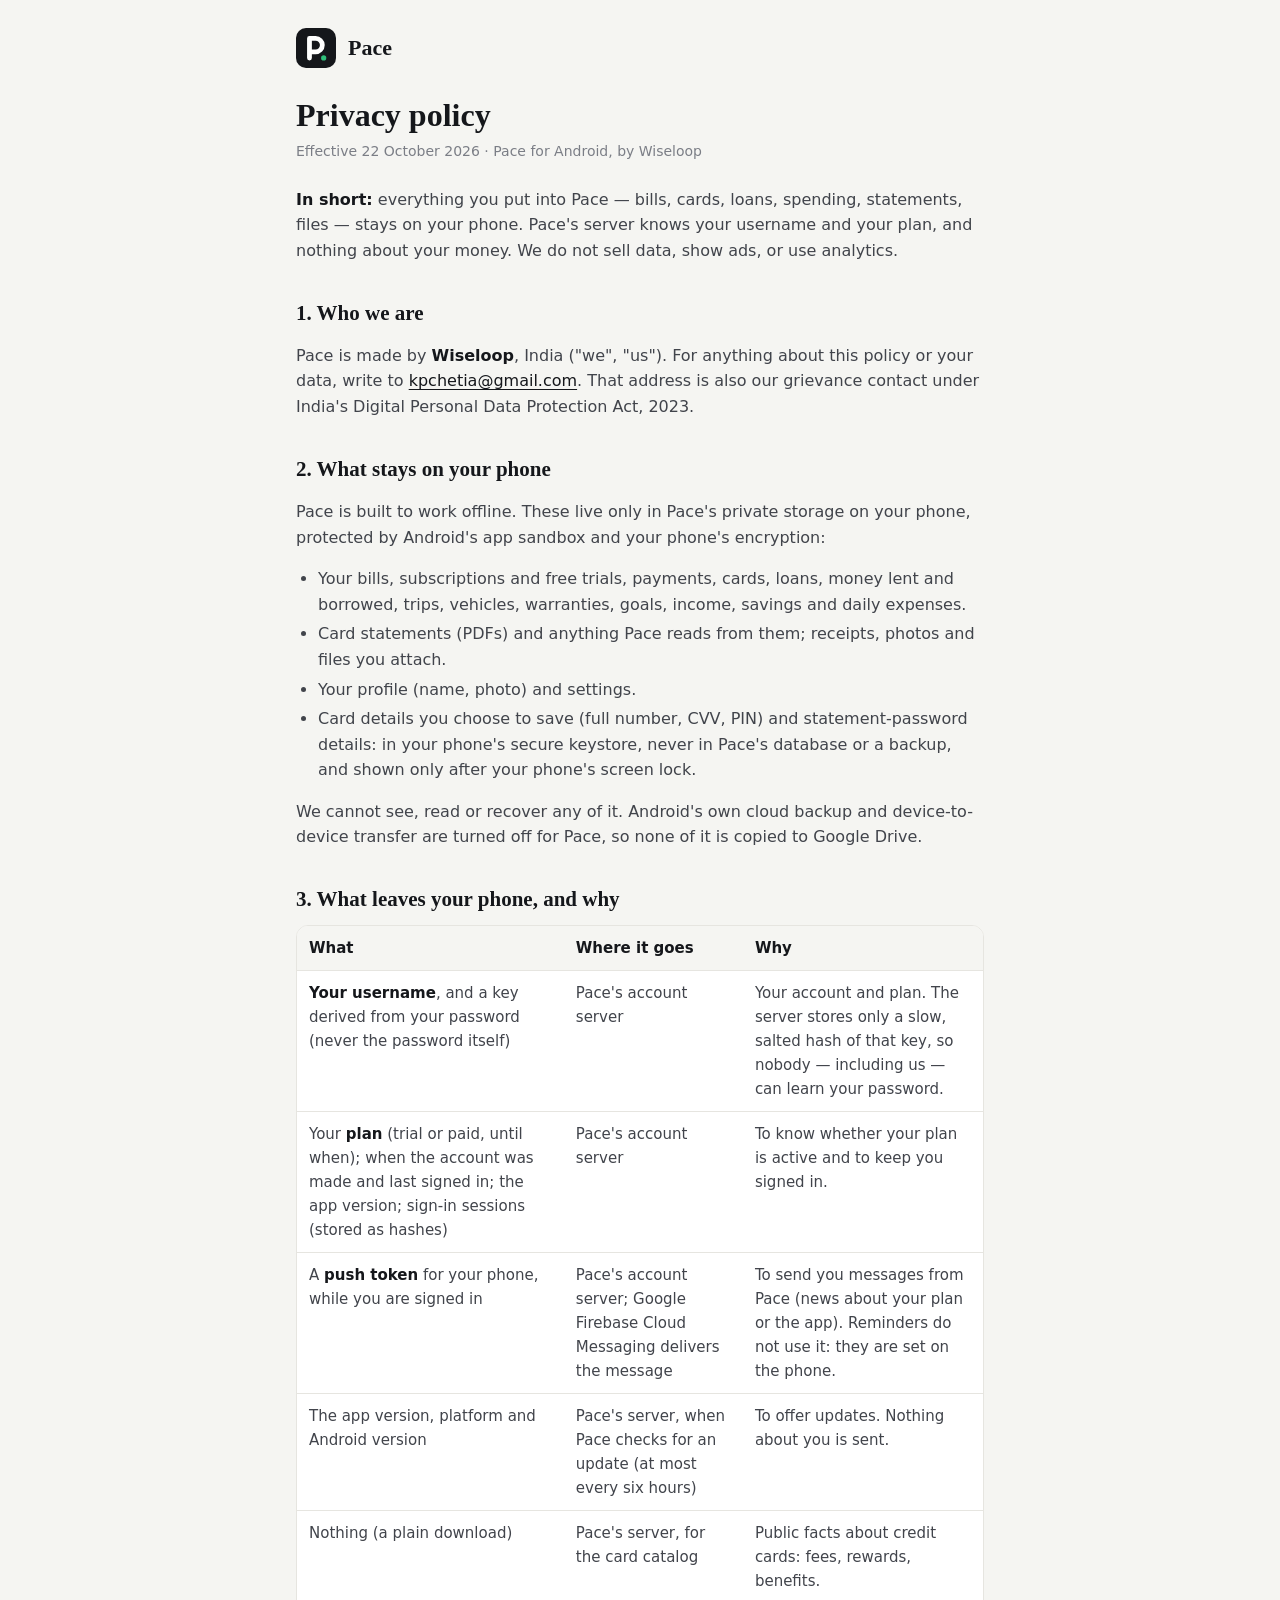
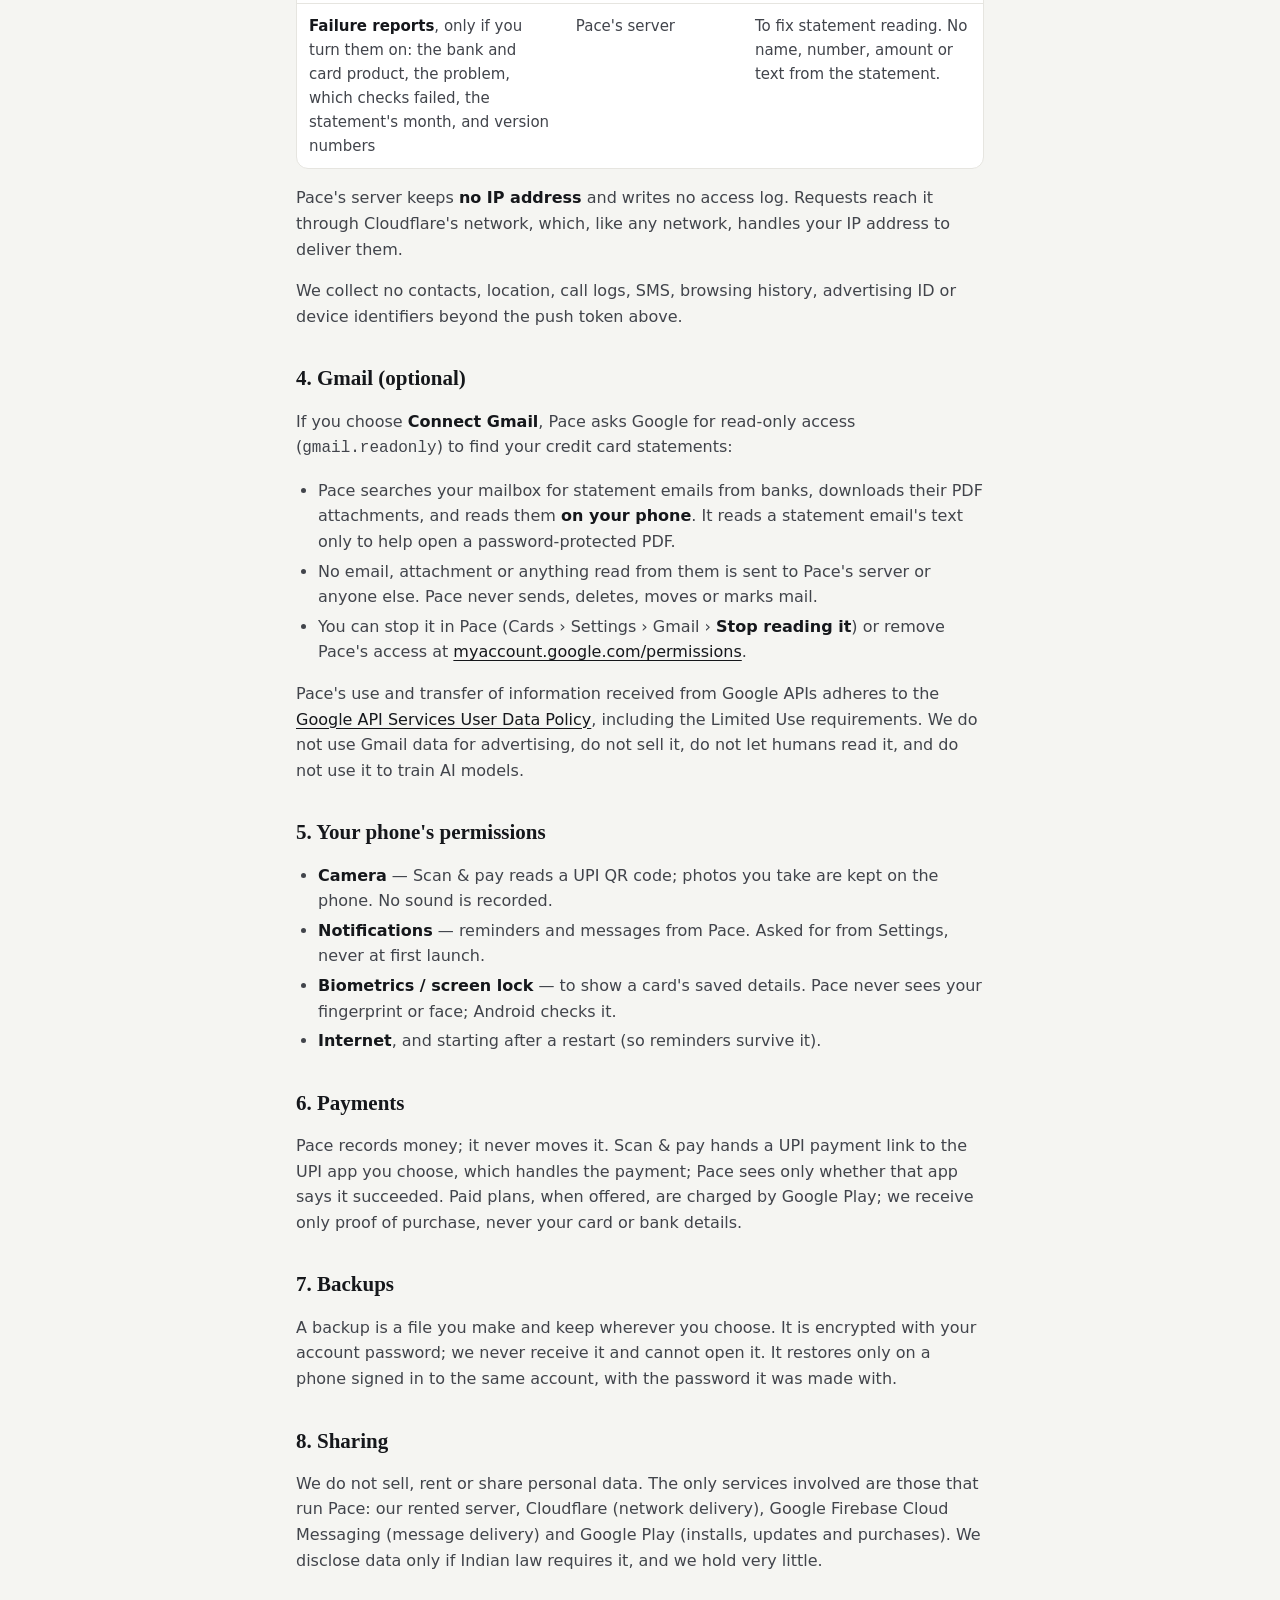
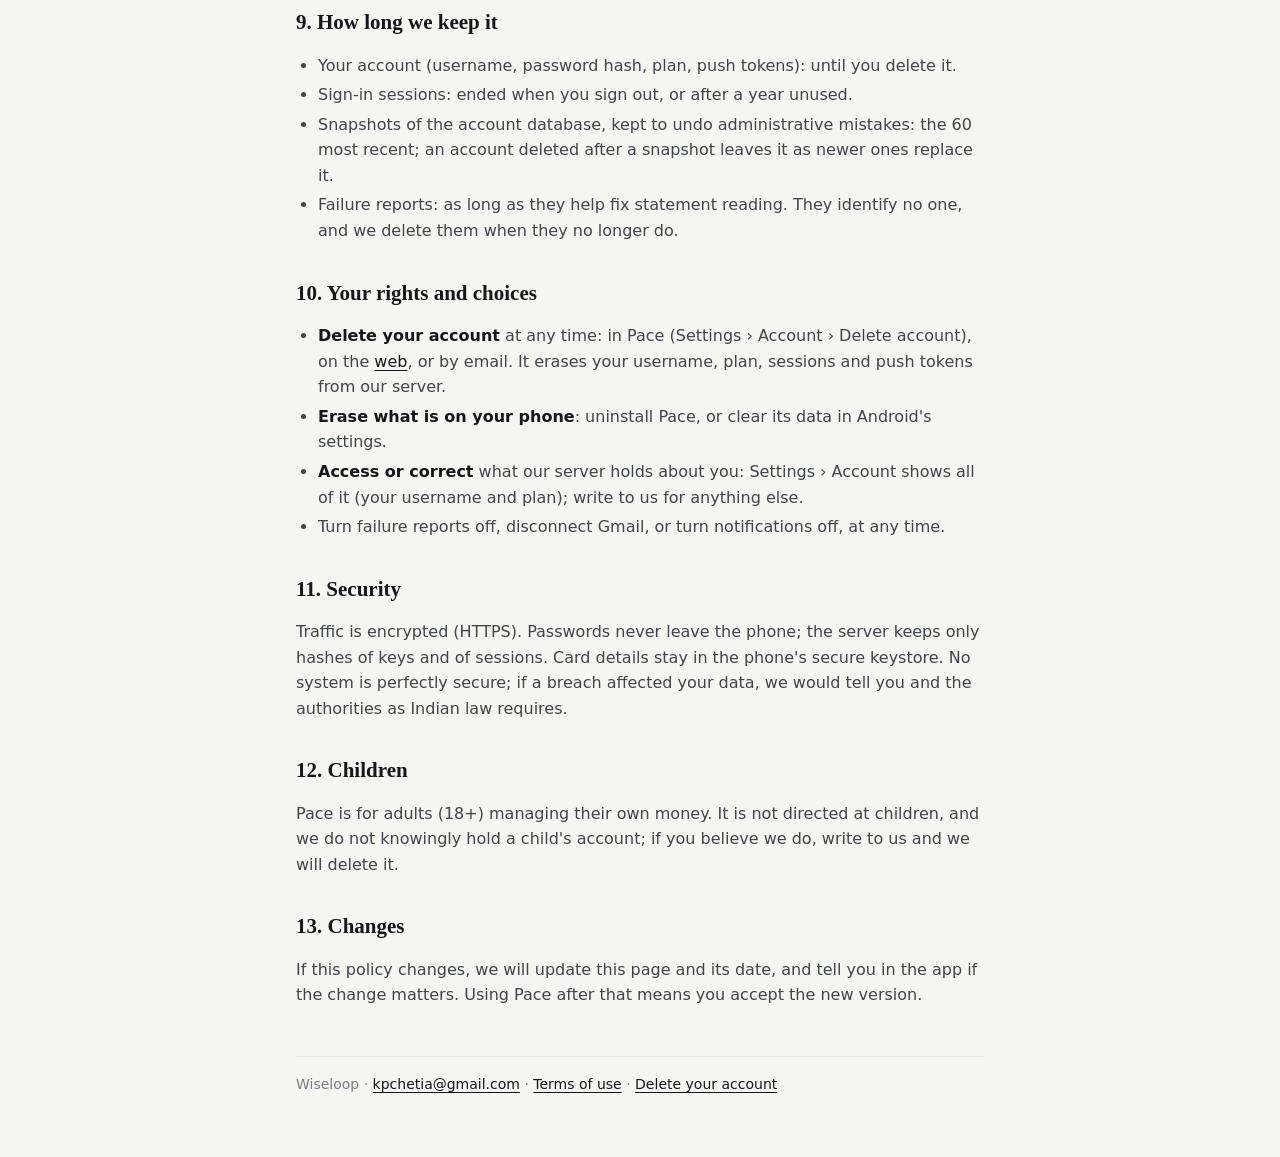
==== privacy.html @ c54bf9b7 "Publish from pace2.0/legal (82d05af)" ====
<!doctype html>
<html lang="en">
<head>
<meta charset="utf-8">
<meta name="viewport" content="width=device-width, initial-scale=1">
<title>Pace — Privacy policy</title>
<meta name="description" content="What Pace keeps, where, and why.">
<link rel="icon" href="icon.svg" type="image/svg+xml">
<link rel="stylesheet" href="style.css">
</head>
<body>
<main>
  <header class="brand"><a href="./"><svg viewBox="0 0 32 32" aria-hidden="true"><rect width="32" height="32" fill="#15171b"/><g transform="translate(.64 .64) scale(.96)"><path d="M10.56 24.32V8h5.12a5.6 5.6 0 0 1 0 11.2h-5.12" fill="none" stroke="#fff" stroke-width="4" stroke-linecap="round" stroke-linejoin="round"/><circle cx="22.4" cy="24.32" r="2.18" fill="#2fbf7a"/></g></svg><span>Pace</span></a></header>
  <h1>Privacy policy</h1>
  <p class="meta">Effective 22 October 2026 · Pace for Android, by Wiseloop</p>

  <p><strong>In short:</strong> everything you put into Pace — bills, cards, loans, spending, statements, files — stays on your phone. Pace's server knows your username and your plan, and nothing about your money. We do not sell data, show ads, or use analytics.</p>

  <h2>1. Who we are</h2>
  <p>Pace is made by <strong>Wiseloop</strong>, India ("we", "us"). For anything about this policy or your data, write to <a href="mailto:kpchetia@gmail.com">kpchetia@gmail.com</a>. That address is also our grievance contact under India's Digital Personal Data Protection Act, 2023.</p>

  <h2>2. What stays on your phone</h2>
  <p>Pace is built to work offline. These live only in Pace's private storage on your phone, protected by Android's app sandbox and your phone's encryption:</p>
  <ul>
    <li>Your bills, subscriptions and free trials, payments, cards, loans, money lent and borrowed, trips, vehicles, warranties, goals, income, savings and daily expenses.</li>
    <li>Card statements (PDFs) and anything Pace reads from them; receipts, photos and files you attach.</li>
    <li>Your profile (name, photo) and settings.</li>
    <li>Card details you choose to save (full number, CVV, PIN) and statement-password details: in your phone's secure keystore, never in Pace's database or a backup, and shown only after your phone's screen lock.</li>
  </ul>
  <p>We cannot see, read or recover any of it. Android's own cloud backup and device-to-device transfer are turned off for Pace, so none of it is copied to Google Drive.</p>

  <h2>3. What leaves your phone, and why</h2>
  <table>
    <tr><th>What</th><th>Where it goes</th><th>Why</th></tr>
    <tr><td><strong>Your username</strong>, and a key derived from your password (never the password itself)</td><td>Pace's account server</td><td>Your account and plan. The server stores only a slow, salted hash of that key, so nobody — including us — can learn your password.</td></tr>
    <tr><td>Your <strong>plan</strong> (trial or paid, until when); when the account was made and last signed in; the app version; sign-in sessions (stored as hashes)</td><td>Pace's account server</td><td>To know whether your plan is active and to keep you signed in.</td></tr>
    <tr><td>A <strong>push token</strong> for your phone, while you are signed in</td><td>Pace's account server; Google Firebase Cloud Messaging delivers the message</td><td>To send you messages from Pace (news about your plan or the app). Reminders do not use it: they are set on the phone.</td></tr>
    <tr><td>The app version, platform and Android version</td><td>Pace's server, when Pace checks for an update (at most every six hours)</td><td>To offer updates. Nothing about you is sent.</td></tr>
    <tr><td>Nothing (a plain download)</td><td>Pace's server, for the card catalog</td><td>Public facts about credit cards: fees, rewards, benefits.</td></tr>
    <tr><td><strong>Failure reports</strong>, only if you turn them on: the bank and card product, the problem, which checks failed, the statement's month, and version numbers</td><td>Pace's server</td><td>To fix statement reading. No name, number, amount or text from the statement.</td></tr>
  </table>
  <p>Pace's server keeps <strong>no IP address</strong> and writes no access log. Requests reach it through Cloudflare's network, which, like any network, handles your IP address to deliver them.</p>
  <p>We collect no contacts, location, call logs, SMS, browsing history, advertising ID or device identifiers beyond the push token above.</p>

  <h2>4. Gmail (optional)</h2>
  <p>If you choose <strong>Connect Gmail</strong>, Pace asks Google for read-only access (<code>gmail.readonly</code>) to find your credit card statements:</p>
  <ul>
    <li>Pace searches your mailbox for statement emails from banks, downloads their PDF attachments, and reads them <strong>on your phone</strong>. It reads a statement email's text only to help open a password-protected PDF.</li>
    <li>No email, attachment or anything read from them is sent to Pace's server or anyone else. Pace never sends, deletes, moves or marks mail.</li>
    <li>You can stop it in Pace (Cards › Settings › Gmail › <strong>Stop reading it</strong>) or remove Pace's access at <a href="https://myaccount.google.com/permissions">myaccount.google.com/permissions</a>.</li>
  </ul>
  <p>Pace's use and transfer of information received from Google APIs adheres to the <a href="https://developers.google.com/terms/api-services-user-data-policy">Google API Services User Data Policy</a>, including the Limited Use requirements. We do not use Gmail data for advertising, do not sell it, do not let humans read it, and do not use it to train AI models.</p>

  <h2>5. Your phone's permissions</h2>
  <ul>
    <li><strong>Camera</strong> — Scan &amp; pay reads a UPI QR code; photos you take are kept on the phone. No sound is recorded.</li>
    <li><strong>Notifications</strong> — reminders and messages from Pace. Asked for from Settings, never at first launch.</li>
    <li><strong>Biometrics / screen lock</strong> — to show a card's saved details. Pace never sees your fingerprint or face; Android checks it.</li>
    <li><strong>Internet</strong>, and starting after a restart (so reminders survive it).</li>
  </ul>

  <h2>6. Payments</h2>
  <p>Pace records money; it never moves it. Scan &amp; pay hands a UPI payment link to the UPI app you choose, which handles the payment; Pace sees only whether that app says it succeeded. Paid plans, when offered, are charged by Google Play; we receive only proof of purchase, never your card or bank details.</p>

  <h2>7. Backups</h2>
  <p>A backup is a file you make and keep wherever you choose. It is encrypted with your account password; we never receive it and cannot open it. It restores only on a phone signed in to the same account, with the password it was made with.</p>

  <h2>8. Sharing</h2>
  <p>We do not sell, rent or share personal data. The only services involved are those that run Pace: our rented server, Cloudflare (network delivery), Google Firebase Cloud Messaging (message delivery) and Google Play (installs, updates and purchases). We disclose data only if Indian law requires it, and we hold very little.</p>

  <h2>9. How long we keep it</h2>
  <ul>
    <li>Your account (username, password hash, plan, push tokens): until you delete it.</li>
    <li>Sign-in sessions: ended when you sign out, or after a year unused.</li>
    <li>Snapshots of the account database, kept to undo administrative mistakes: the 60 most recent; an account deleted after a snapshot leaves it as newer ones replace it.</li>
    <li>Failure reports: as long as they help fix statement reading. They identify no one, and we delete them when they no longer do.</li>
  </ul>

  <h2>10. Your rights and choices</h2>
  <ul>
    <li><strong>Delete your account</strong> at any time: in Pace (Settings › Account › Delete account), on the <a href="delete-account.html">web</a>, or by email. It erases your username, plan, sessions and push tokens from our server.</li>
    <li><strong>Erase what is on your phone</strong>: uninstall Pace, or clear its data in Android's settings.</li>
    <li><strong>Access or correct</strong> what our server holds about you: Settings › Account shows all of it (your username and plan); write to us for anything else.</li>
    <li>Turn failure reports off, disconnect Gmail, or turn notifications off, at any time.</li>
  </ul>

  <h2>11. Security</h2>
  <p>Traffic is encrypted (HTTPS). Passwords never leave the phone; the server keeps only hashes of keys and of sessions. Card details stay in the phone's secure keystore. No system is perfectly secure; if a breach affected your data, we would tell you and the authorities as Indian law requires.</p>

  <h2>12. Children</h2>
  <p>Pace is for adults (18+) managing their own money. It is not directed at children, and we do not knowingly hold a child's account; if you believe we do, write to us and we will delete it.</p>

  <h2>13. Changes</h2>
  <p>If this policy changes, we will update this page and its date, and tell you in the app if the change matters. Using Pace after that means you accept the new version.</p>

  <footer>Wiseloop · <a href="mailto:kpchetia@gmail.com">kpchetia@gmail.com</a> · <a href="terms.html">Terms of use</a> · <a href="delete-account.html">Delete your account</a></footer>
</main>
</body>
</html>
---- style.css ----
/* Pace's public pages: the app's quiet look — one warm paper, ink, colour
   only where it says something. */
:root {
  --paper: #f5f5f2; --card: #ffffff; --line: #e6e5e0;
  --ink: #15171b; --ink2: #41444b; --ink3: #7b7e86; --dot: #2fbf7a; --late: #c53a30;
}
@media (prefers-color-scheme: dark) {
  :root { --paper: #111214; --card: #1a1b1f; --line: #2a2c31; --ink: #f1f1ee; --ink2: #c9cad0; --ink3: #93959c; --late: #f2766d; }
}
* { box-sizing: border-box; }
html { -webkit-text-size-adjust: 100%; }
body { margin: 0; background: var(--paper); color: var(--ink2); font: 16px/1.6 "Inter Tight", system-ui, -apple-system, "Segoe UI", Roboto, sans-serif; }
main { max-width: 720px; margin: 0 auto; padding: 28px 16px 64px; }
header.brand { display: flex; align-items: center; gap: 12px; margin-bottom: 28px; }
header.brand a { display: flex; align-items: center; gap: 12px; color: var(--ink); text-decoration: none; }
header.brand svg { width: 40px; height: 40px; border-radius: 10px; flex: none; }
header.brand span { font: 600 22px/1 "Source Serif 4", Georgia, serif; }
h1 { color: var(--ink); font: 600 32px/1.2 "Source Serif 4", Georgia, serif; margin: 0 0 6px; }
h2 { color: var(--ink); font: 600 21px/1.3 "Source Serif 4", Georgia, serif; margin: 36px 0 8px; }
h3 { color: var(--ink); font-size: 16px; margin: 22px 0 4px; }
p.meta { color: var(--ink3); font-size: 14px; margin: 0 0 24px; }
a { color: var(--ink); text-underline-offset: 3px; }
strong { color: var(--ink); }
ul { padding-left: 22px; }
li { margin: 4px 0; }
table { width: 100%; border-collapse: collapse; margin: 12px 0; font-size: 15px; background: var(--card); border: 1px solid var(--line); border-radius: 12px; overflow: hidden; display: block; overflow-x: auto; }
th, td { text-align: left; vertical-align: top; padding: 10px 12px; border-bottom: 1px solid var(--line); }
th { color: var(--ink); font-weight: 600; background: var(--paper); }
tr:last-child td { border-bottom: 0; }
.card { background: var(--card); border: 1px solid var(--line); border-radius: 14px; padding: 16px 18px; margin: 16px 0; }
.links a { display: block; padding: 14px 0; border-bottom: 1px solid var(--line); text-decoration: none; font-weight: 600; }
.links a:last-child { border-bottom: 0; }
.links a small { display: block; color: var(--ink3); font-weight: 400; }
footer { margin-top: 48px; color: var(--ink3); font-size: 14px; border-top: 1px solid var(--line); padding-top: 16px; }
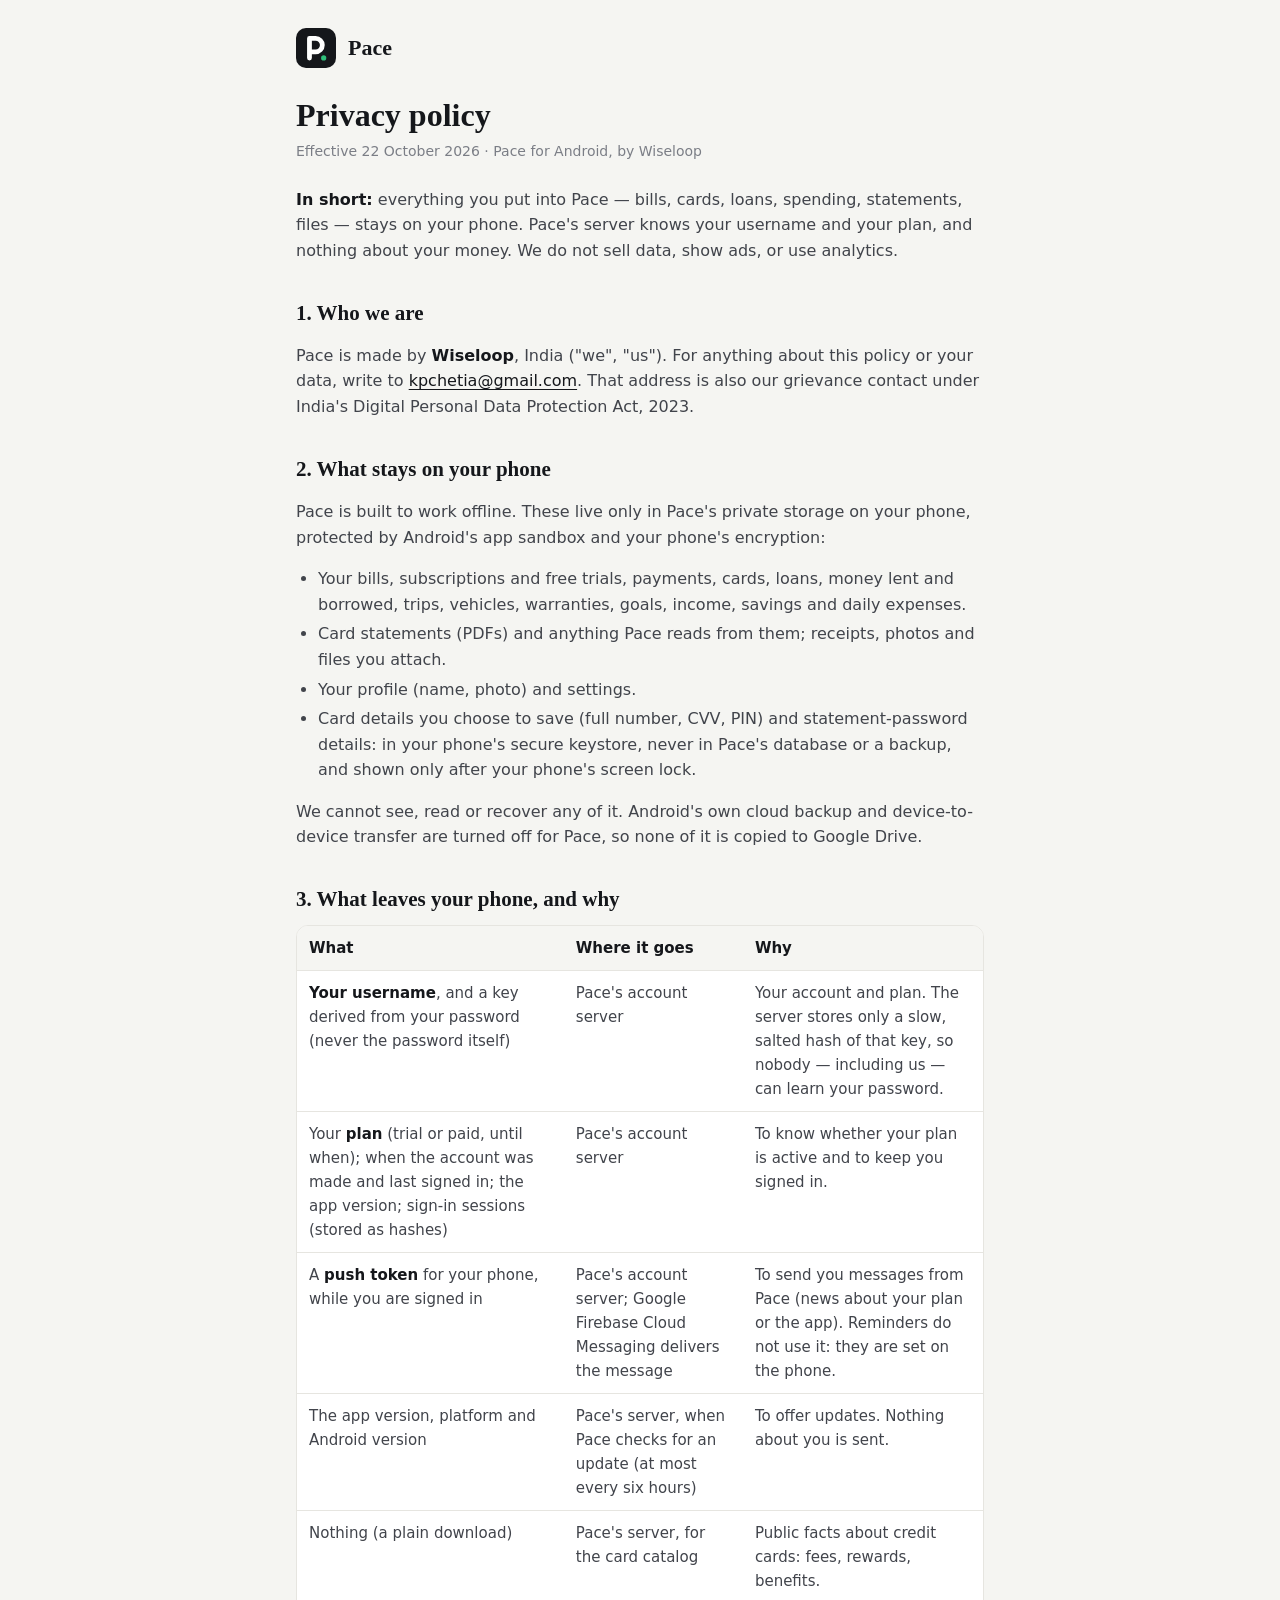
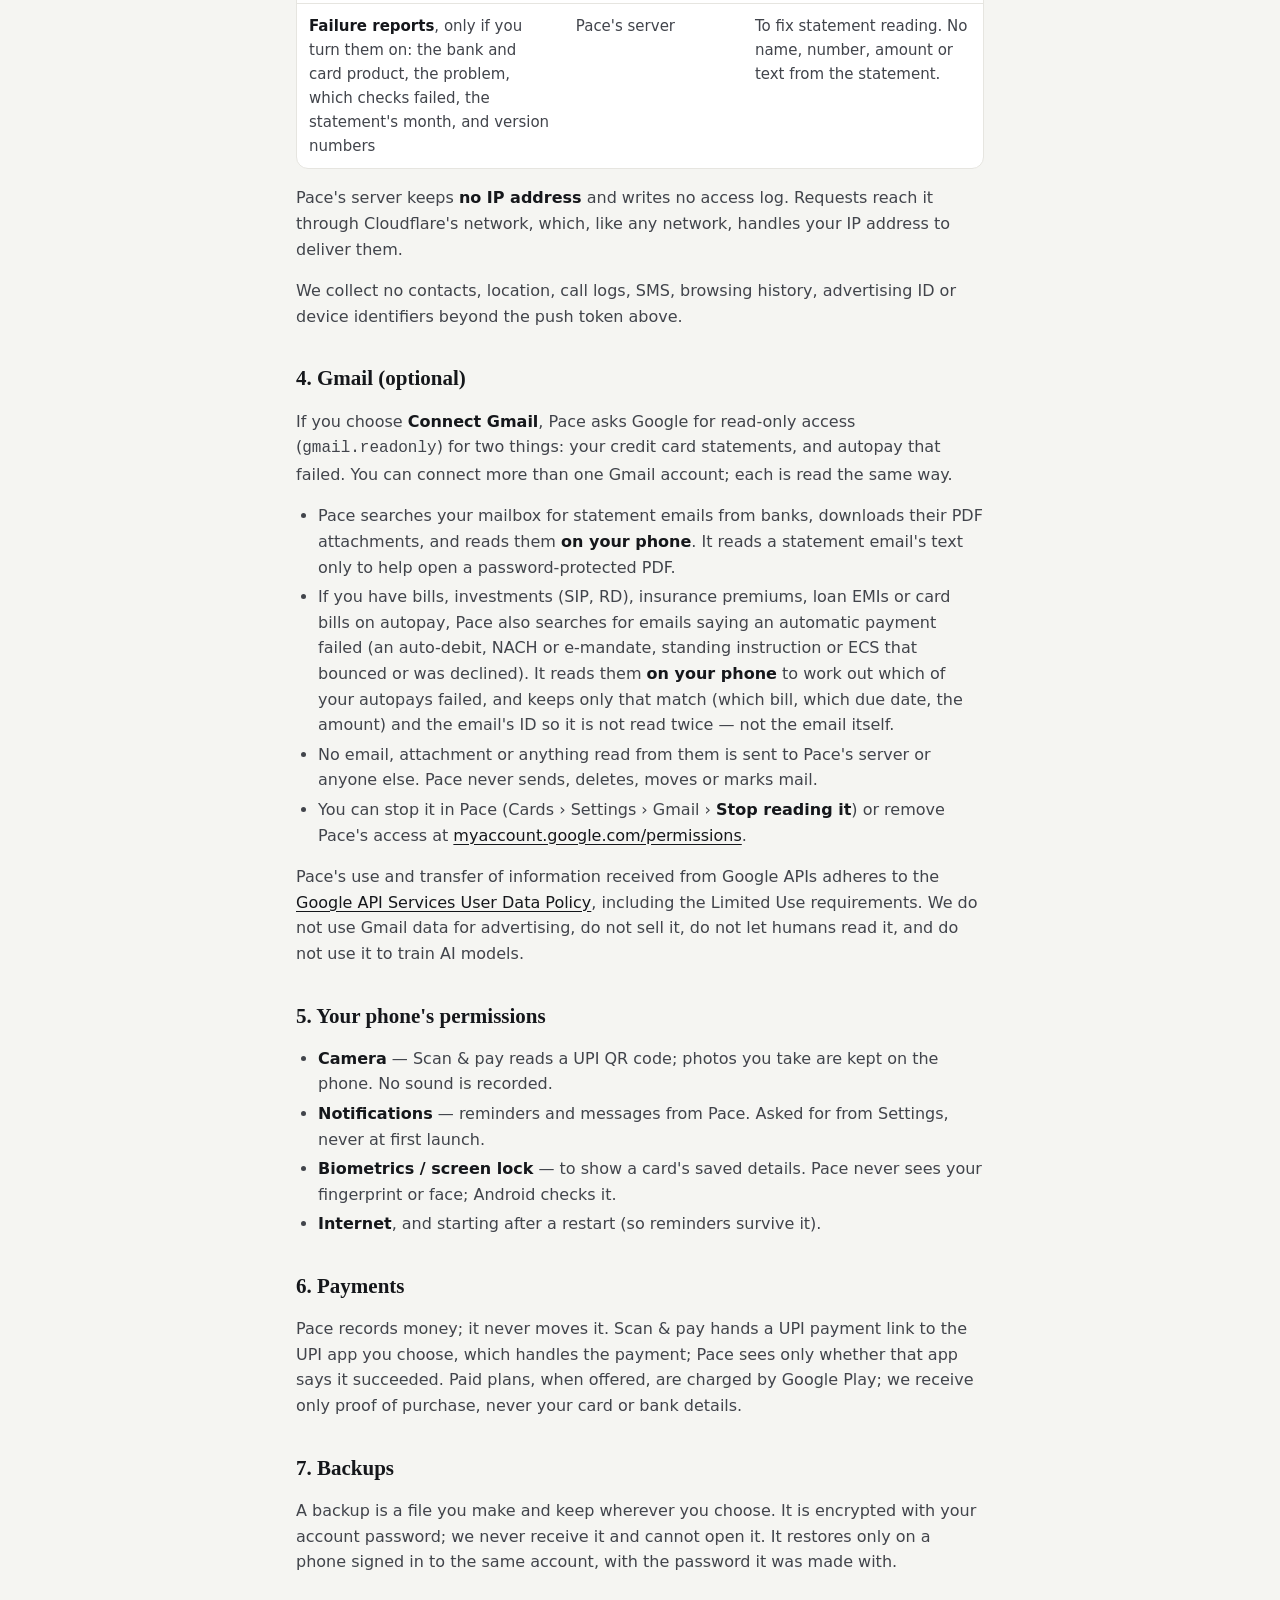
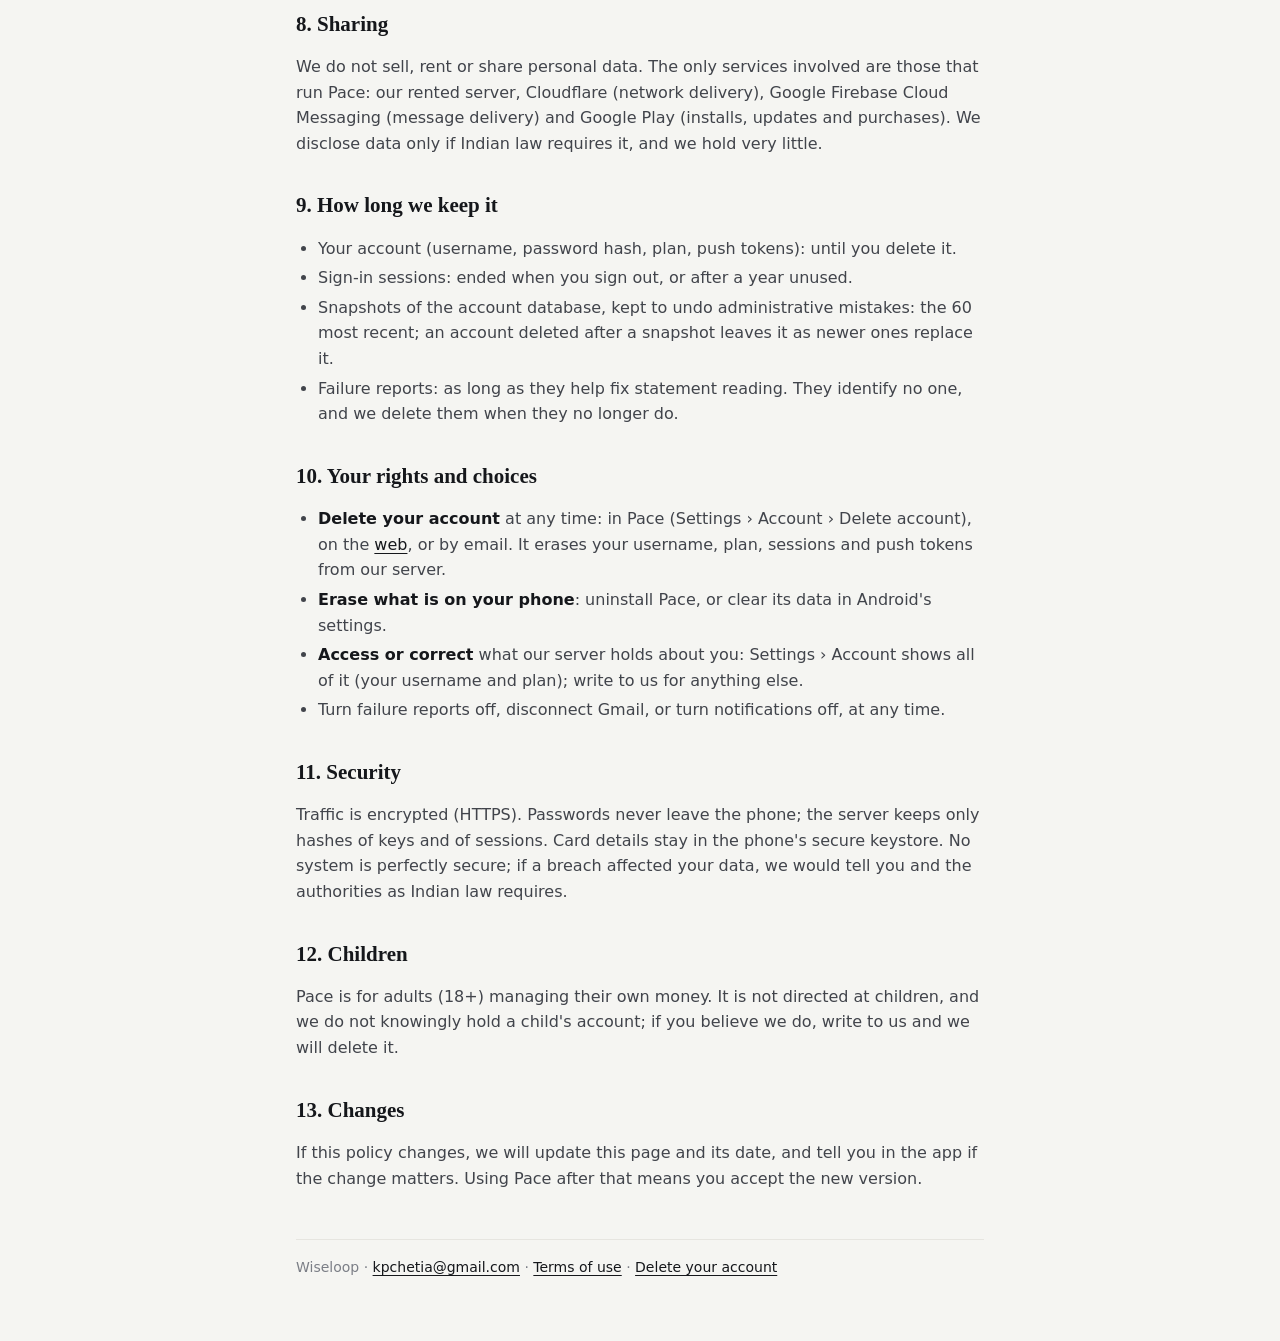
==== commit a2407908: "Publish from pace2.0/legal (bab015e)" ====
--- a/privacy.html
+++ b/privacy.html
@@ -43,9 +43,10 @@
   <p>We collect no contacts, location, call logs, SMS, browsing history, advertising ID or device identifiers beyond the push token above.</p>
 
   <h2>4. Gmail (optional)</h2>
-  <p>If you choose <strong>Connect Gmail</strong>, Pace asks Google for read-only access (<code>gmail.readonly</code>) to find your credit card statements:</p>
+  <p>If you choose <strong>Connect Gmail</strong>, Pace asks Google for read-only access (<code>gmail.readonly</code>) for two things: your credit card statements, and autopay that failed. You can connect more than one Gmail account; each is read the same way.</p>
   <ul>
     <li>Pace searches your mailbox for statement emails from banks, downloads their PDF attachments, and reads them <strong>on your phone</strong>. It reads a statement email's text only to help open a password-protected PDF.</li>
+    <li>If you have bills, investments (SIP, RD), insurance premiums, loan EMIs or card bills on autopay, Pace also searches for emails saying an automatic payment failed (an auto-debit, NACH or e-mandate, standing instruction or ECS that bounced or was declined). It reads them <strong>on your phone</strong> to work out which of your autopays failed, and keeps only that match (which bill, which due date, the amount) and the email's ID so it is not read twice — not the email itself.</li>
     <li>No email, attachment or anything read from them is sent to Pace's server or anyone else. Pace never sends, deletes, moves or marks mail.</li>
     <li>You can stop it in Pace (Cards › Settings › Gmail › <strong>Stop reading it</strong>) or remove Pace's access at <a href="https://myaccount.google.com/permissions">myaccount.google.com/permissions</a>.</li>
   </ul>
